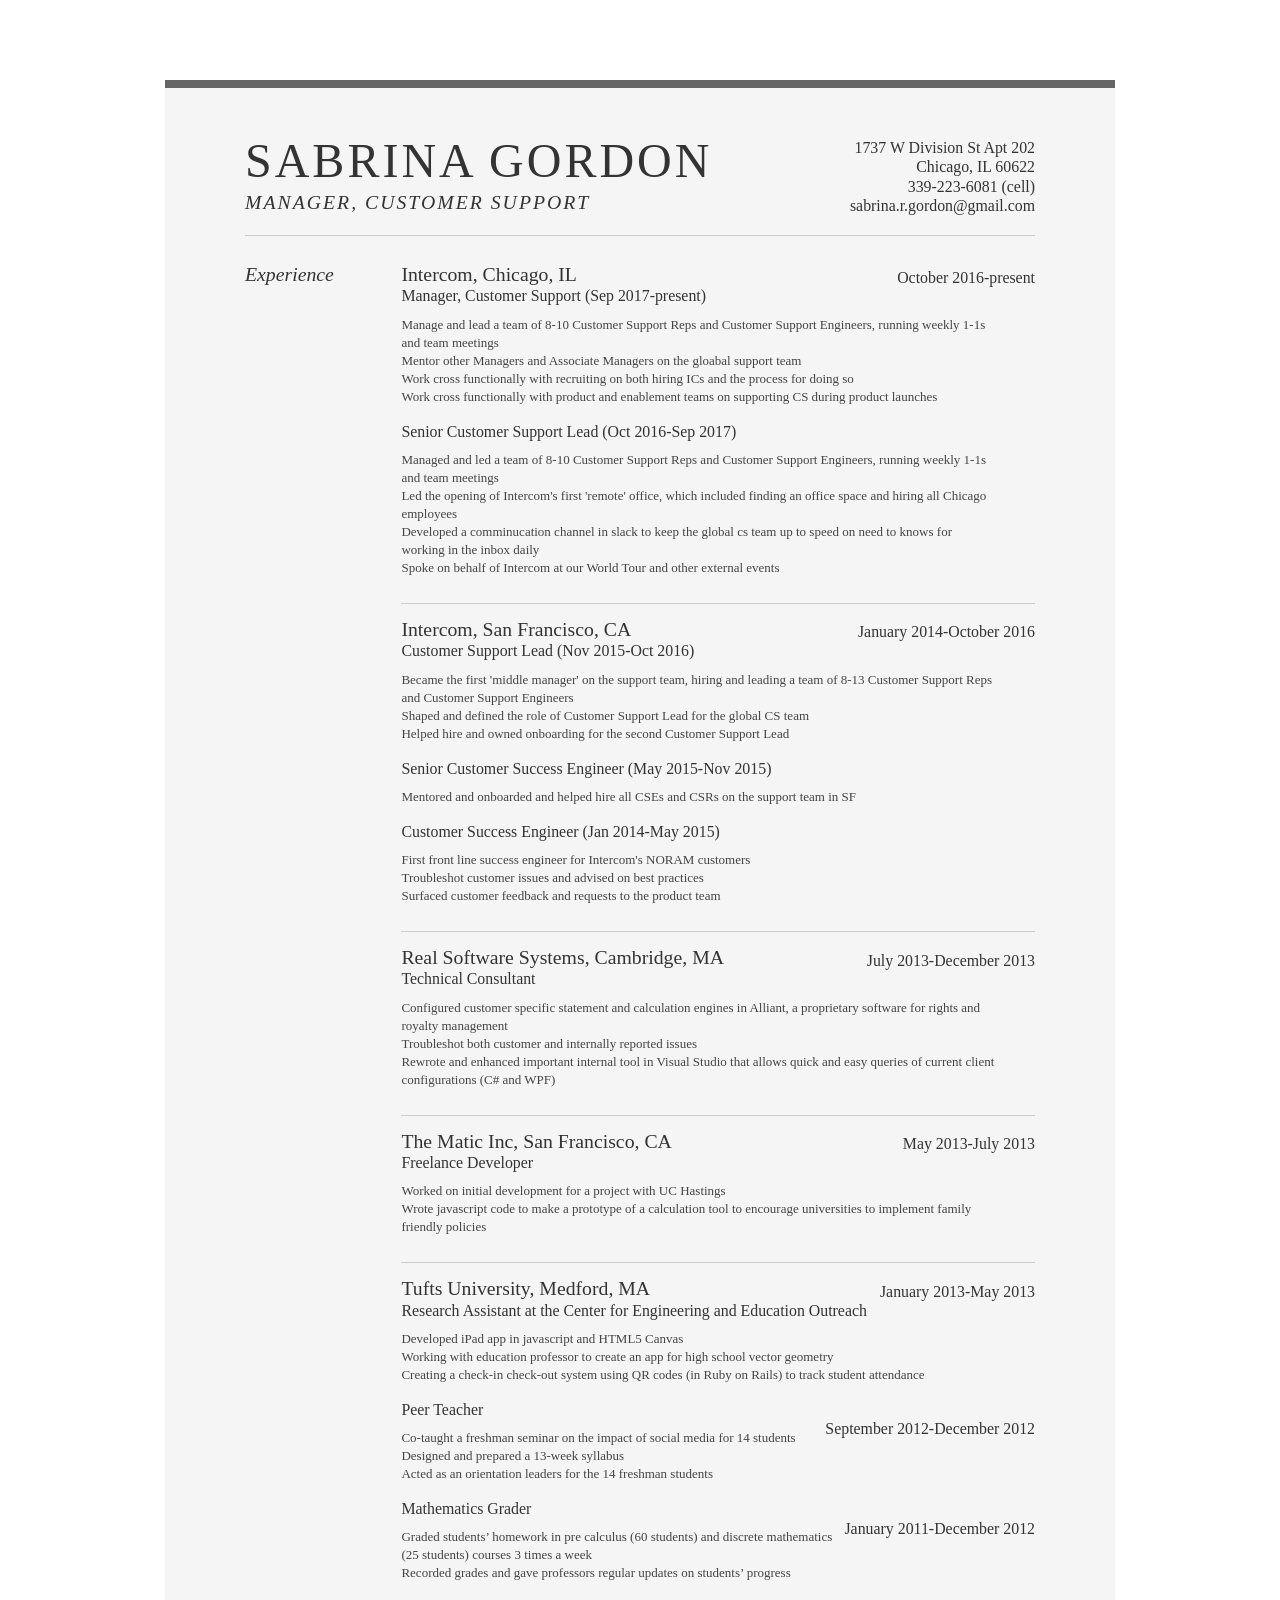
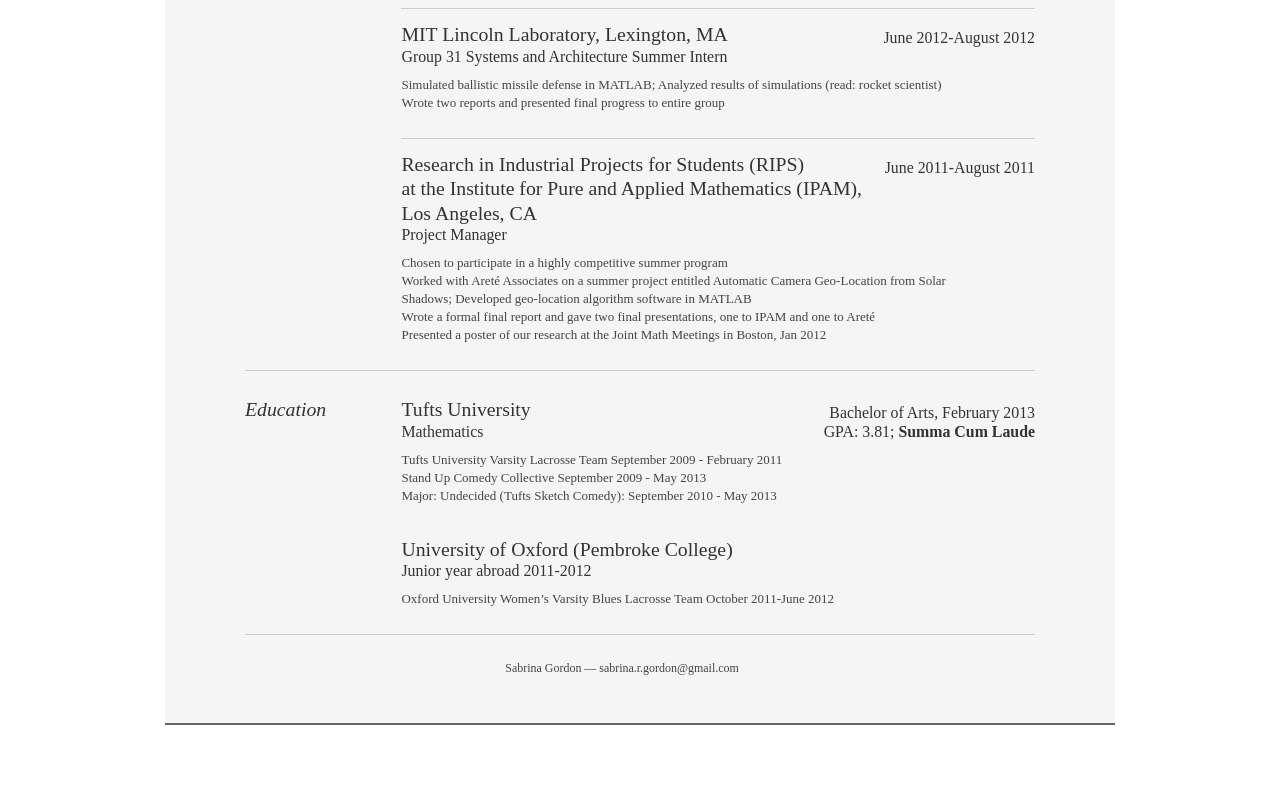
==== index.html @ 9abb9990 "Update index.html" ====
<!DOCTYPE html>
<html>
    <head>
        <meta charset="utf-8">
        <title>Sabrina Gordon CV</title>
        <link rel="stylesheet" href="stylesheets/resume.css">
    </head>
    <body>
        <div id="doc">
            <div id="inner">
                <div id="header">
                    <div id="me">
                        <div class="content title">
                            <h1>Sabrina Gordon</h1>
                            <h2>Manager, Customer Support</h2>
                        </div>
                        <div class="content">
                            <div class="contact-info">
                                <h3>1737 W Division St Apt 202 <br>
                                Chicago, IL 60622</h3>
                                <h4>339-223-6081 (cell) sabrina.r.gordon@gmail.com</h4>
                            </div>
                        </div>
                    </div>
                </div>
                <div id="main">
                    <div class="section">
                        <div class="content title">
                            <h2>Experience</h2>
                        </div>
                        <div class="content">
                            <div class="job">
				<h2>Intercom, Chicago, IL</h2>
				<h3>Manager, Customer Support (Sep 2017-present)</h3>
				<h4>October 2016-present</h4>
				<p> Manage and lead a team of 8-10 Customer Support Reps and Customer Support Engineers, running weekly 1-1s and team meetings<br>
					Mentor other Managers and Associate Managers on the gloabal support team <br>
					Work cross functionally with recruiting on both hiring ICs and the process for doing so<br>
					Work cross functionally with product and enablement teams on supporting CS during product launches</p><br>
				<h3>Senior Customer Support Lead (Oct 2016-Sep 2017)</h3>
				<p> Managed and led a team of 8-10 Customer Support Reps and Customer Support Engineers, running weekly 1-1s and team meetings<br>
					Led the opening of Intercom's first 'remote' office, which included finding an office space and hiring all Chicago employees <br>
					Developed a comminucation channel in slack to keep the global cs team up to speed on need to knows for working in the inbox daily<br>
					Spoke on behalf of Intercom at our World Tour and other external events</p>
                            </div>
				<div class="job">
				<h2>Intercom, San Francisco, CA</h2>
				<h3>Customer Support Lead (Nov 2015-Oct 2016)</h3>
				<h4>January 2014-October 2016</h4>
				<p>Became the first 'middle manager' on the support team, hiring and leading a team of 8-13 Customer Support Reps and Customer Support Engineers<br>
					Shaped and defined the role of Customer Support Lead for the global CS team<br> 
					Helped hire and owned onboarding for the second Customer Support Lead</p><br>
				<h3>Senior Customer Success Engineer (May 2015-Nov 2015)</h3>
				<p> Mentored and onboarded and helped hire all CSEs and CSRs on the support team in SF</p><br>
                                <h3>Customer Success Engineer (Jan 2014-May 2015)</h3>
				<p>First front line success engineer for Intercom's NORAM customers<br> 
					Troubleshot customer issues and advised on best practices<br>
					Surfaced customer feedback and requests to the product team</p>
                            </div>
                            <div class="job">
                                <h2>Real Software Systems, Cambridge, MA</h2>
                                <h3>Technical Consultant</h3>
                                <h4>July 2013-December 2013</h4>
                                <p> Configured customer specific statement and calculation engines in Alliant, a proprietary software for rights and royalty management<br> 
                                    Troubleshot both customer and internally reported issues<br>
                                    Rewrote and enhanced important internal tool in Visual Studio that allows quick and easy queries of current client configurations (C# and WPF)</p>
                            </div>
                            <div class="job">
                                <h2>The Matic Inc, San Francisco, CA</h2>
                                <h3>Freelance Developer</h3>
                                <h4>May 2013-July 2013</h4>
                                <p> Worked on initial development for a project with UC Hastings <br> 
                                    Wrote javascript code to make a prototype of a calculation tool to encourage universities to implement family friendly policies </p>
                            </div>
                            <div class="job">
                                <h2>Tufts University, Medford, MA</h2>
                                <h3>Research Assistant at the Center for Engineering and Education Outreach</h3>
                                <h4>January 2013-May 2013</h4>
                                <p> Developed iPad app in javascript and HTML5 Canvas<br>
									Working with education professor to create an app for high school vector geometry <br>
									Creating a check-in check-out system using QR codes (in Ruby on Rails) to track student attendance</p> <br>
                            	<h3>Peer Teacher</h3>
                            	<h5>September 2012-December 2012</h5>
                            	<p>Co-taught a freshman seminar on the impact of social media for 14 students<br>
									Designed and prepared a 13-week syllabus <br>
									Acted as an orientation leaders for the 14 freshman students</p> <br>
                            	<h3>Mathematics Grader</h3>
                            	<h5>January 2011-December 2012</h5>
                            	<p>Graded students’ homework in pre calculus (60 students) and discrete mathematics (25 students) courses 3 times a week<br>
									Recorded grades and gave professors regular updates on students’ progress</p>
                            </div>
                            <div class="job">
                                <h2>MIT Lincoln Laboratory, Lexington, MA</h2>
                                <h3>Group 31 Systems and Architecture Summer Intern</h3>
                                <h4>June 2012-August 2012</h4>
                                <p> Simulated ballistic missile defense in MATLAB; Analyzed results of simulations (read: rocket scientist)<br> 
                                	Wrote two reports and presented final progress to entire group </p>
                            </div>
                            <div class="job last">
                                <h2>Research in Industrial Projects for Students (RIPS)<br> at the Institute for Pure and Applied Mathematics (IPAM),<br> Los Angeles, CA</h2>
                                <h3>Project Manager</h3>
                                <h4>June 2011-August 2011</h4>
                                <p>Chosen to participate in a highly competitive summer program<br>
									Worked with Areté Associates on a summer project entitled Automatic Camera Geo-Location from Solar Shadows; Developed geo-location algorithm software in MATLAB<br>
									Wrote a formal final report and gave two final presentations, one to IPAM and one to Areté <br>
									Presented a poster of our research at the Joint Math Meetings in Boston, Jan 2012</p>
                            </div>
                        </div>
                    </div>
                    <div class="section last">
                        <div class="content title">
                            <h2>Education</h2>
                        </div>
                        <div class="content">
                            <div class="ed">
                                <h2>Tufts University</h2>
                                <h3>Mathematics</h3>
                                <h4>Bachelor of Arts, February 2013 <BR>GPA: 3.81; <b>Summa Cum Laude</b></h4>
                                <h5> </h5> 
                                <p> Tufts University Varsity Lacrosse Team September 2009 - February 2011<br>
                                    Stand Up Comedy Collective September 2009 - May 2013 <br>
                                    Major: Undecided (Tufts Sketch Comedy): September 2010 - May 2013</p>
                                <br><br>
                            </div>
                            <div class="ed">
                                <h2>University of Oxford (Pembroke College)</h2>
                                <h3>Junior year abroad 2011-2012</h3>
                                <p> Oxford University Women’s Varsity Blues Lacrosse Team October 2011-June 2012 </p>
                            </div>
                        </div>
                    </div>
                </div>
                <div id="footer">
                    <p>Sabrina Gordon &mdash; sabrina.r.gordon@gmail.com<!-- &mdash; (XXX) XXX-XXXX--></p>
                </div>
            </div>
        </div>
    </body>
</html>
---- stylesheets/resume.css ----
/*
--------------------------------------------------------------------------------

Based on the YUI framework & Matt Brown's template: sampleresumetemplate.net
Complete CSS overhaul & much design fine-tuning by Nate Tarrh: natetarrh.com

--------------------------------------------------------------------------------
*/

body, div, ul, li, h1, h2, h3, h4, h5, h6, p {
    margin: 0;
    padding: 0;
}

body {
    font: 13px/1.231 serif;
    font-family: Georgia;
    font-weight: normal;
    color: #444;
    text-align: center;
}

#doc {
    margin: auto;
    text-align: left;
    width: 950px;
}

#inner {
    background: #f5f5f5;
    border: solid #666;
    border-width: 8px 0 2px 0;
    margin: 80px auto;
    padding: 10px 80px;
}

#header {
    margin: 2.5em 0 2em 0;
    padding-bottom: 1.5em;
    border-bottom: 1px solid #ccc;
}

#header h1 {
    font-size: 48px;
    text-transform: uppercase;
    letter-spacing: 3px;
}

#header h2 {
    text-transform: uppercase;
    letter-spacing: 2px;
}

#main, #footer {
    margin-bottom: 2em;
}

#footer {
    padding: 2em 0 1em 0;
    font-size: 92%;
    border-top: 1px solid #ccc;
    text-align: center;
}

#me .content.title {
    width: 80%;
    text-align: left;
}

#me .content {
    width: 20%;
    text-align: right;
}

.contact-info {
    margin-top: 7px;
    float:right;
}

#pdf {
    display: block;
    float: right;
    background: #666;
    color: white;
    padding: 6px 12px 6px 12px;
    margin-top: 6px;
    text-decoration: none;
}

h2 {
    font-size: 152%;
}

.title h2 {
    font-style: italic;
}

h3, h4 {
    font-size: 122%;
}

h1, h2, h3, h4 {
    color: #333;
    font-weight: normal;
}

p {
    font-size: 100%;
    line-height: 18px;
    padding-right: 3em;
}

a {
    color: inherit;
    text-decoration: none;
}

li {
    line-height: 24px;
    border-bottom: 1px solid #ccc;
}

.section {
    float: left;
    margin-bottom: 2em;
    padding-bottom: 2em;
    border-bottom: 1px solid #ccc;
}


.content.title {
    float: left;
    width: 12.3%;
}

.content {
    float: right;
    width: 80.2%;
}

.ed {
    position: relative;
}

.ed h4 {
    position: absolute;
    top: 0.35em;
    right: 0;
    text-align: right;
}

.ed p {
    margin: 0.75em 0 0 0;
}

.job {
    position: relative;
    margin-bottom: 1em;
    padding-bottom: 2em;
    border-bottom: 1px solid #ccc;
}

.job h4 {
    position: absolute;
    top: 0.35em;
    right: 0;
}

.job h5 {
    font-size: 122%;
	float: right;
	color: #333;
    font-weight: normal;
}

.job p {
    margin: 0.75em 0 0 0;
}

.talent {
    width: 32%;
    float: left;
    list-style: none;
}

.talent h2 {
    margin-bottom: 6px;
}

.last {
    border: none;
    float: none;
    margin-bottom: 0;
    padding-bottom: 0;
}

#header:after, #body:after, #footer:after, #me:after, .last:after {
    content: ".";
    display: block;
    height: 0;
    clear: both;
    visibility: hidden;
}
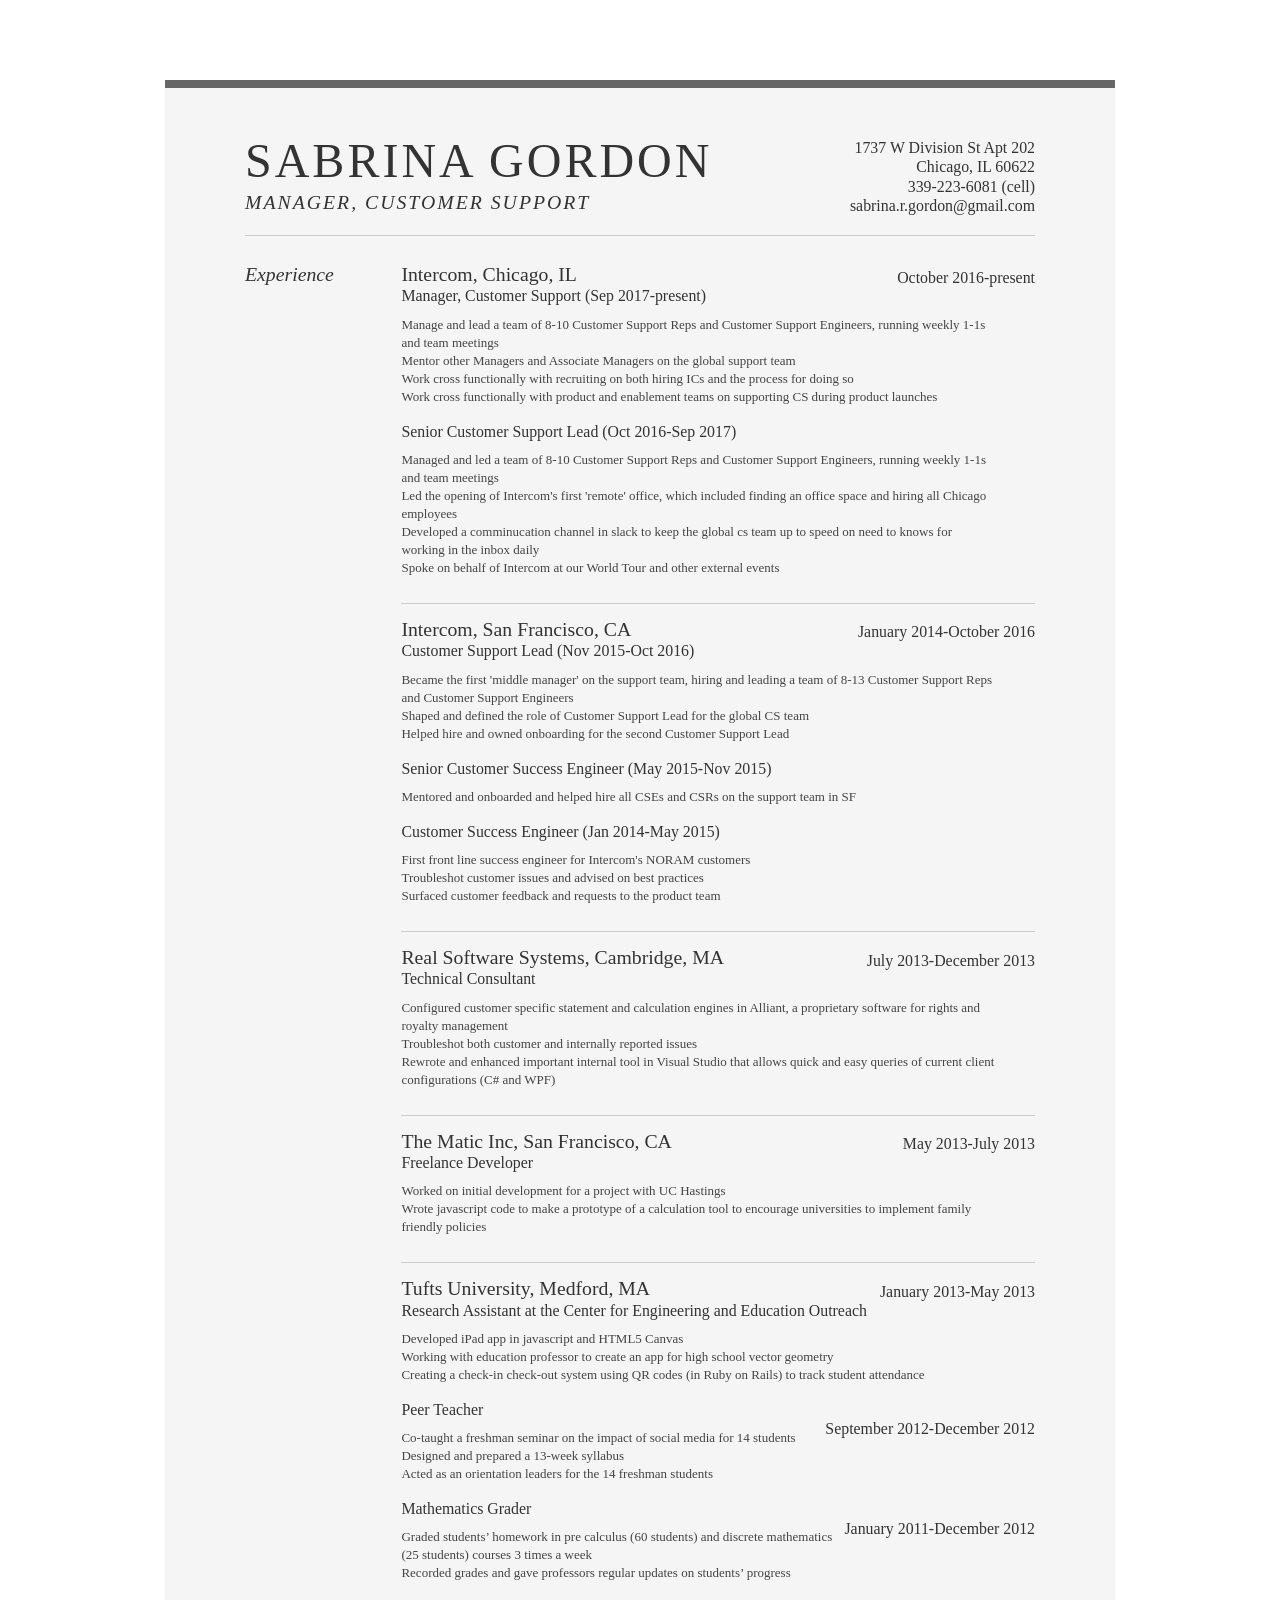
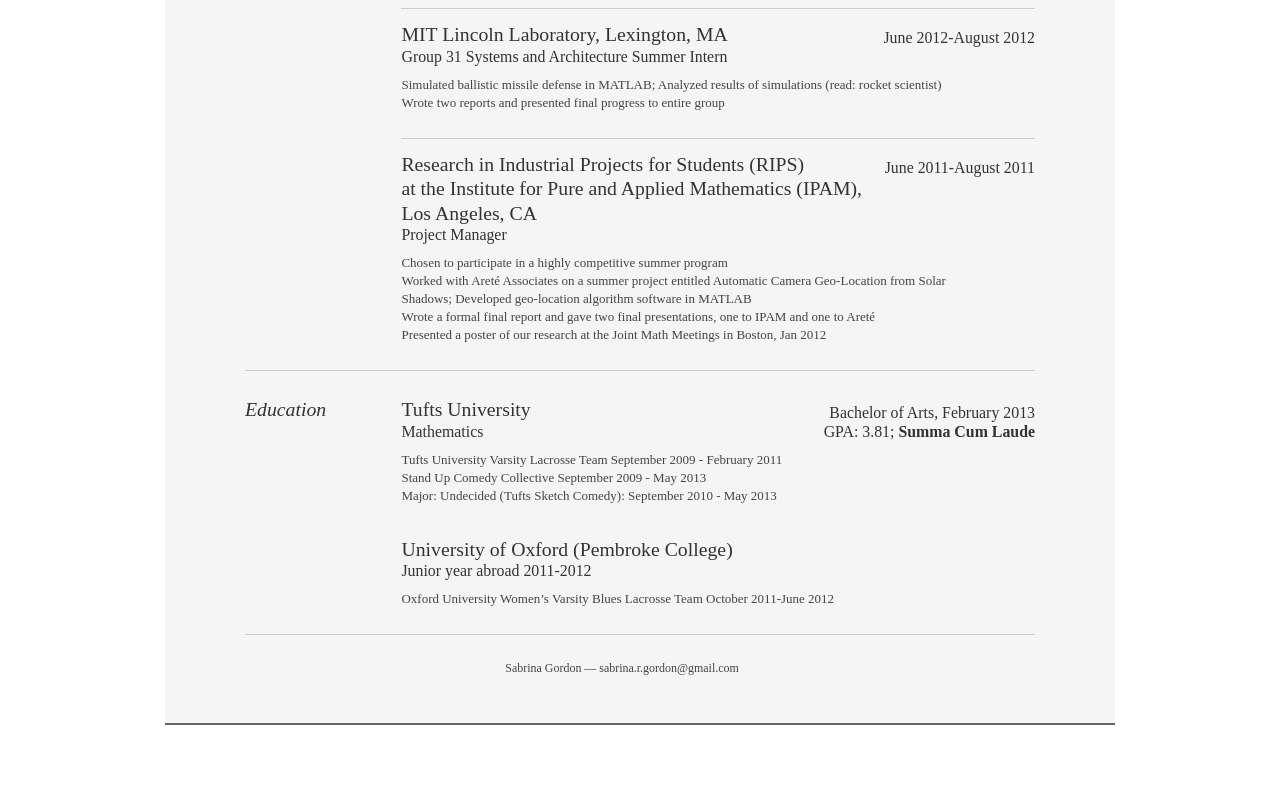
==== commit 6c88e064: "Update index.html" ====
--- a/index.html
+++ b/index.html
@@ -34,7 +34,7 @@
 				<h3>Manager, Customer Support (Sep 2017-present)</h3>
 				<h4>October 2016-present</h4>
 				<p> Manage and lead a team of 8-10 Customer Support Reps and Customer Support Engineers, running weekly 1-1s and team meetings<br>
-					Mentor other Managers and Associate Managers on the gloabal support team <br>
+					Mentor other Managers and Associate Managers on the global support team <br>
 					Work cross functionally with recruiting on both hiring ICs and the process for doing so<br>
 					Work cross functionally with product and enablement teams on supporting CS during product launches</p><br>
 				<h3>Senior Customer Support Lead (Oct 2016-Sep 2017)</h3>
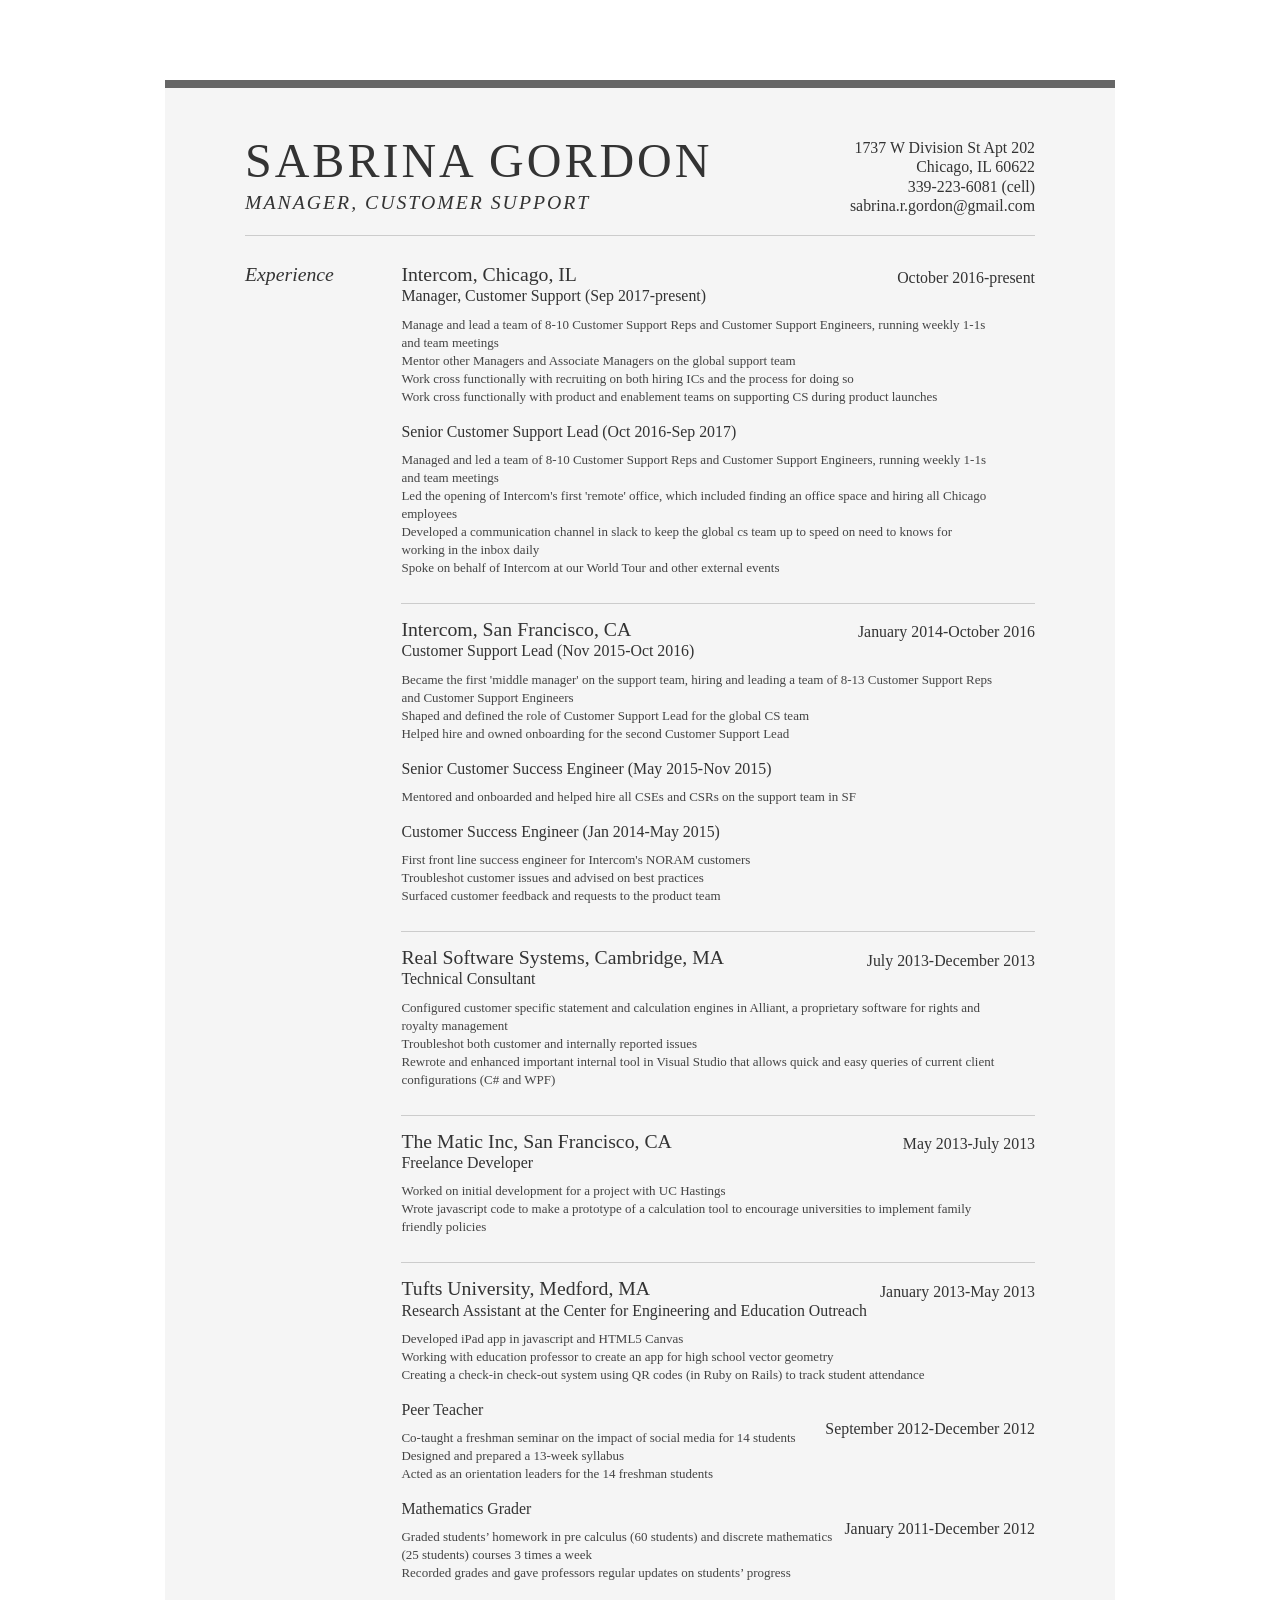
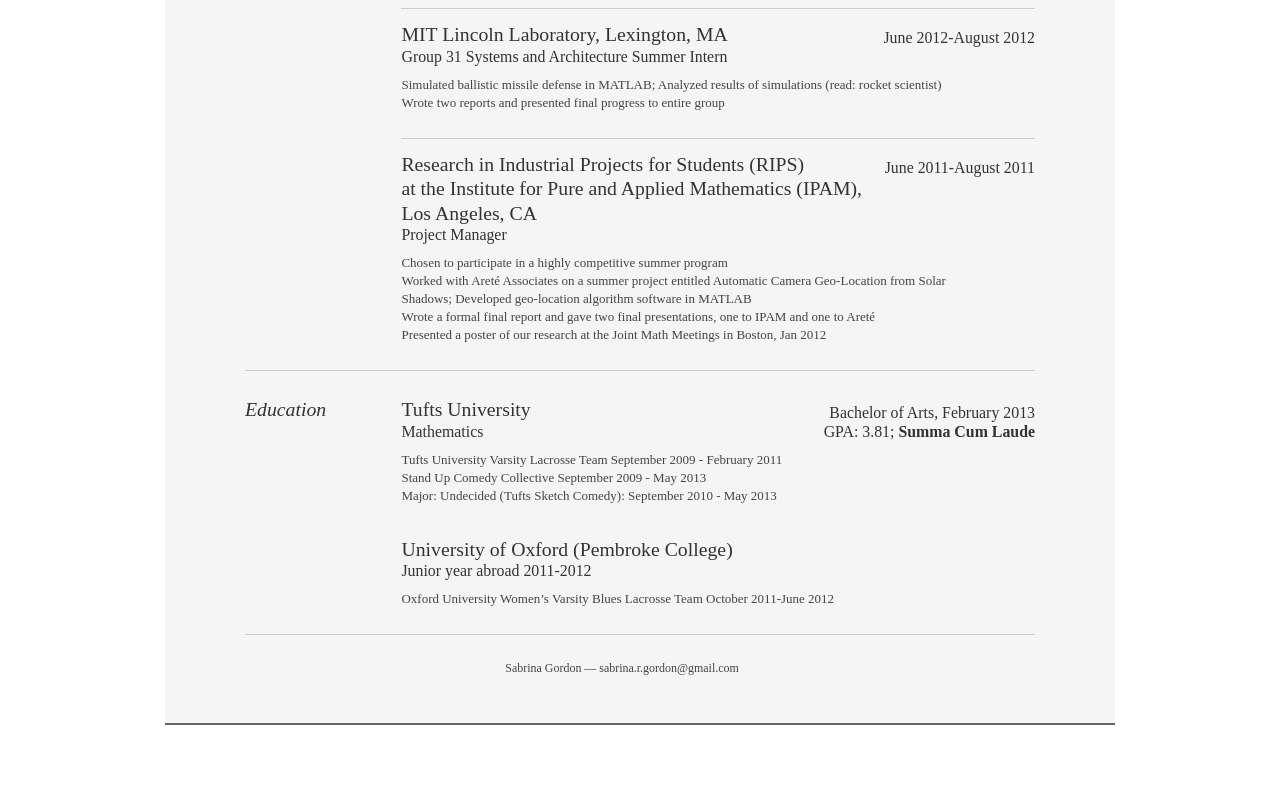
==== commit 66e45164: "Update index.html" ====
--- a/index.html
+++ b/index.html
@@ -40,7 +40,7 @@
 				<h3>Senior Customer Support Lead (Oct 2016-Sep 2017)</h3>
 				<p> Managed and led a team of 8-10 Customer Support Reps and Customer Support Engineers, running weekly 1-1s and team meetings<br>
 					Led the opening of Intercom's first 'remote' office, which included finding an office space and hiring all Chicago employees <br>
-					Developed a comminucation channel in slack to keep the global cs team up to speed on need to knows for working in the inbox daily<br>
+					Developed a communication channel in slack to keep the global cs team up to speed on need to knows for working in the inbox daily<br>
 					Spoke on behalf of Intercom at our World Tour and other external events</p>
                             </div>
 				<div class="job">
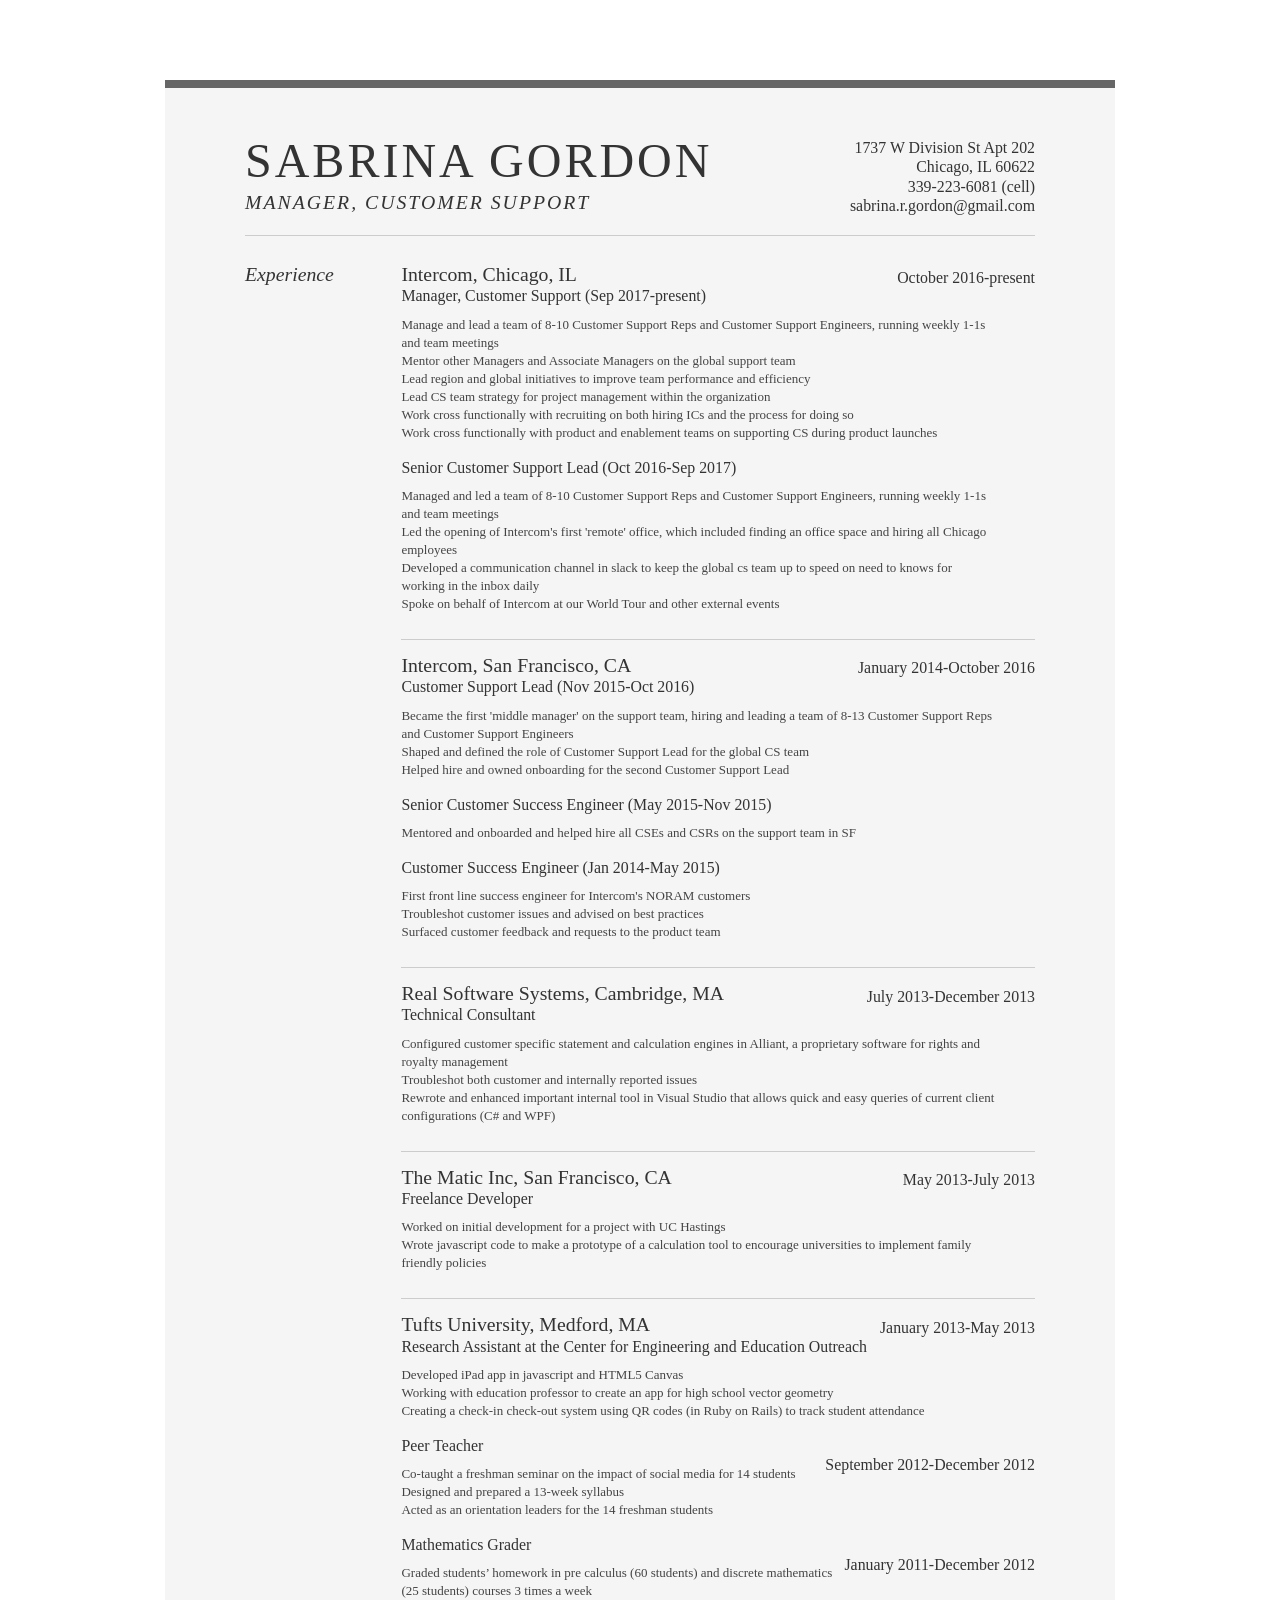
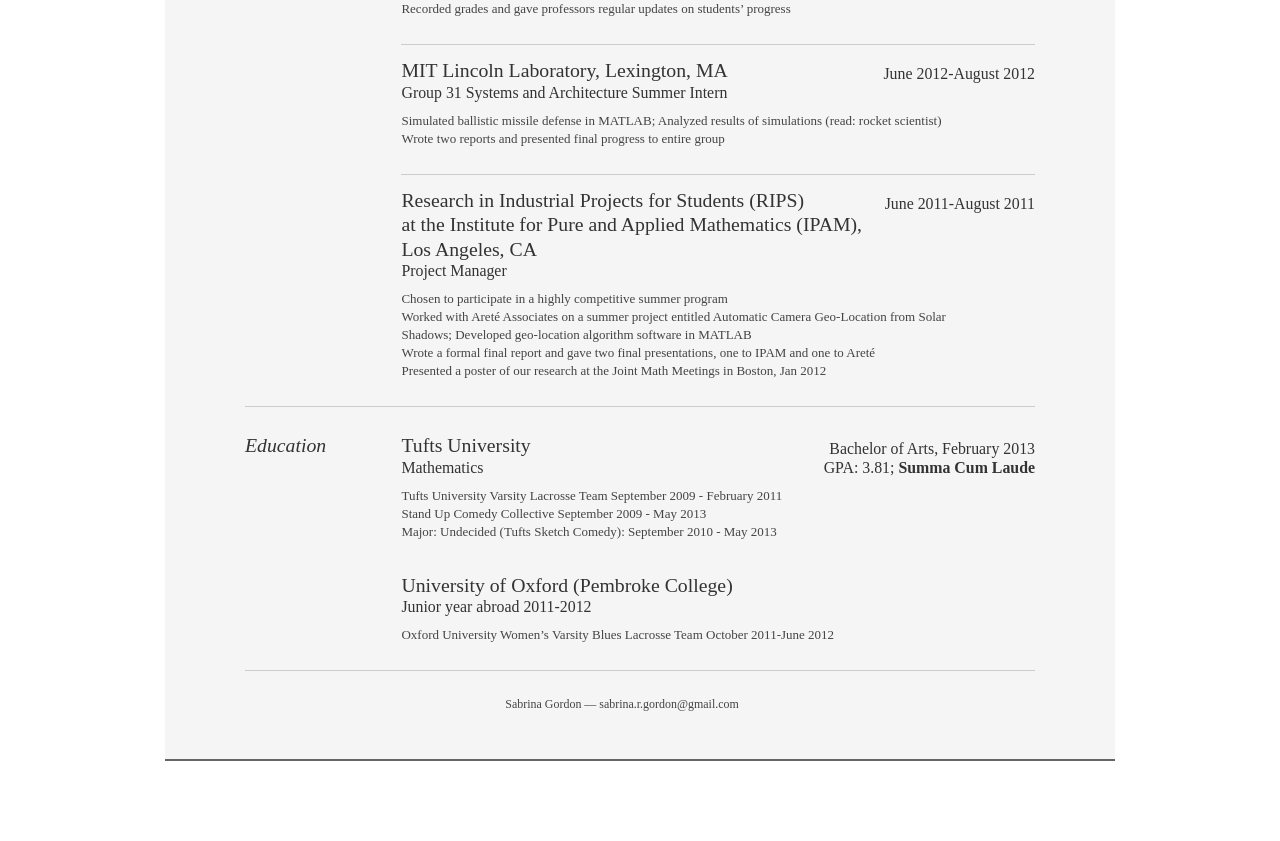
==== commit be49a8ea: "Update index.html" ====
--- a/index.html
+++ b/index.html
@@ -35,6 +35,8 @@
 				<h4>October 2016-present</h4>
 				<p> Manage and lead a team of 8-10 Customer Support Reps and Customer Support Engineers, running weekly 1-1s and team meetings<br>
 					Mentor other Managers and Associate Managers on the global support team <br>
+					Lead region and global initiatives to improve team performance and efficiency <br>
+					Lead CS team strategy for project management within the organization<br>
 					Work cross functionally with recruiting on both hiring ICs and the process for doing so<br>
 					Work cross functionally with product and enablement teams on supporting CS during product launches</p><br>
 				<h3>Senior Customer Support Lead (Oct 2016-Sep 2017)</h3>
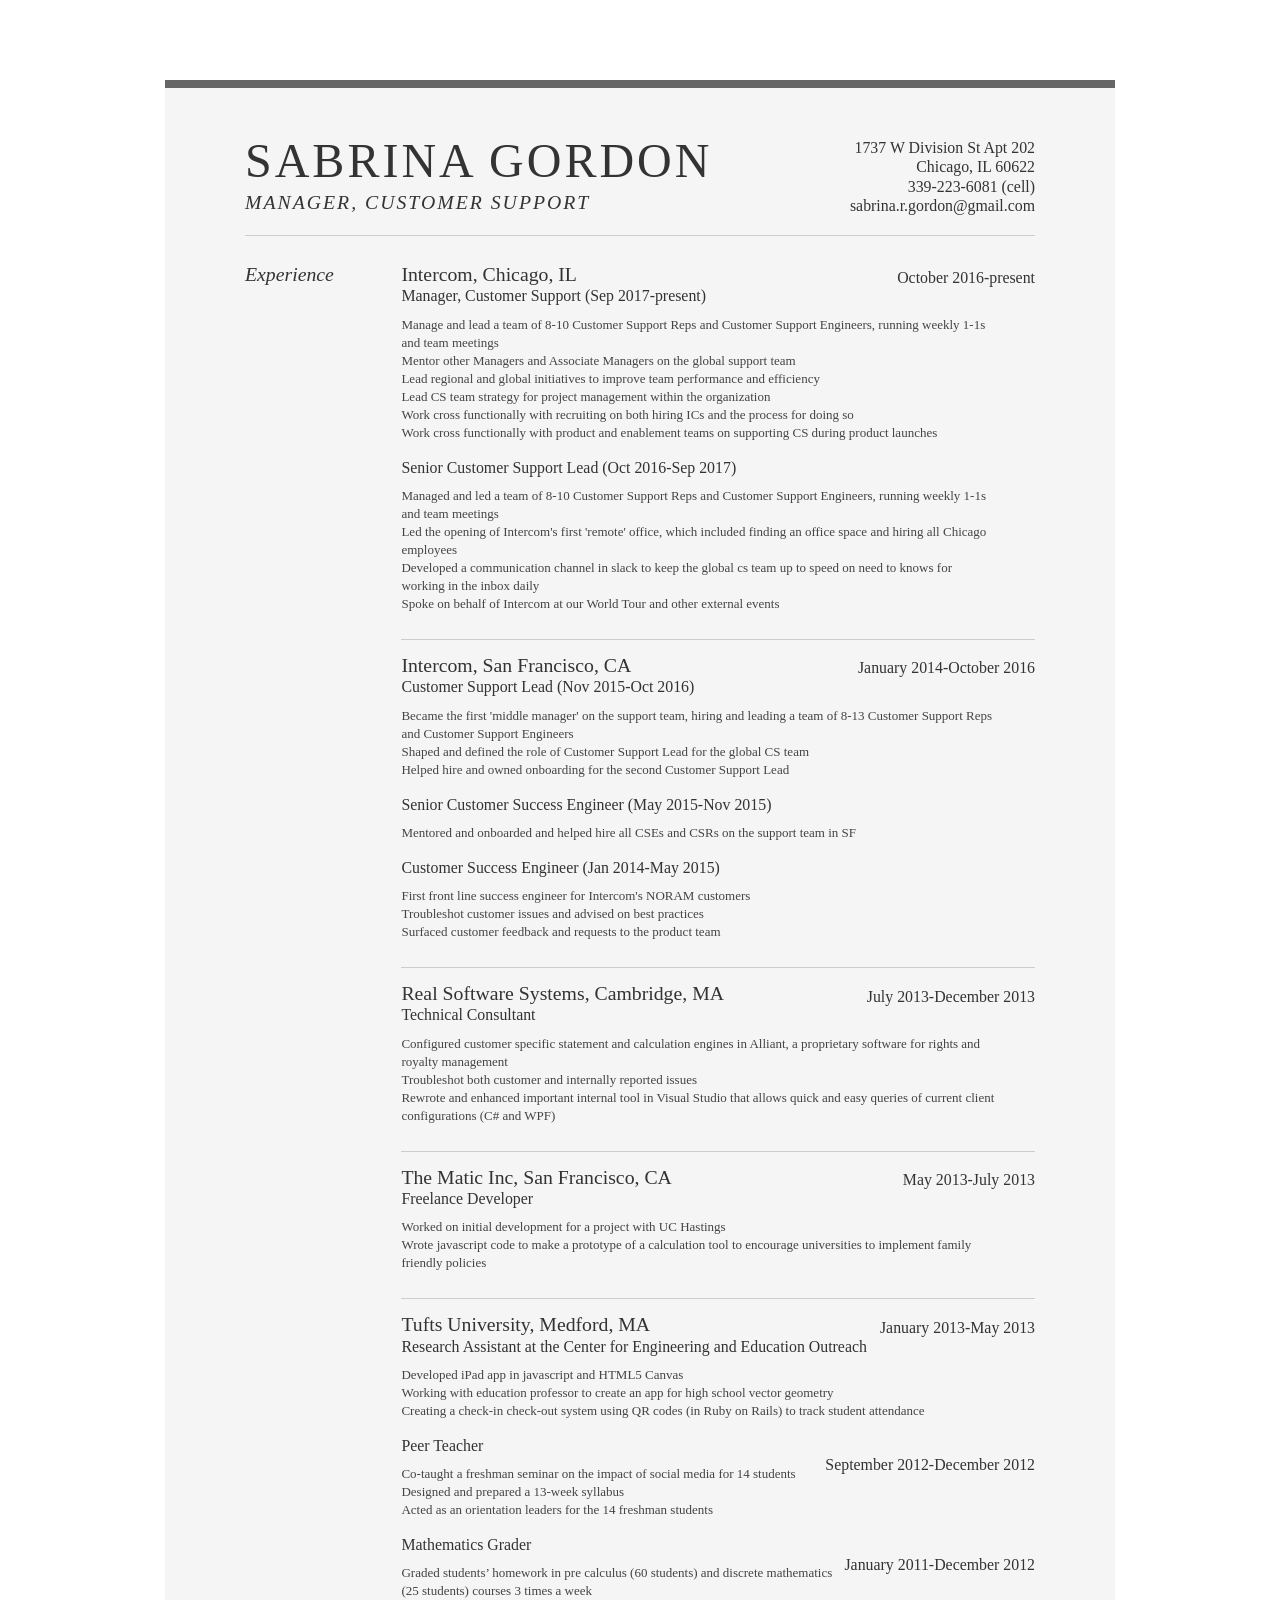
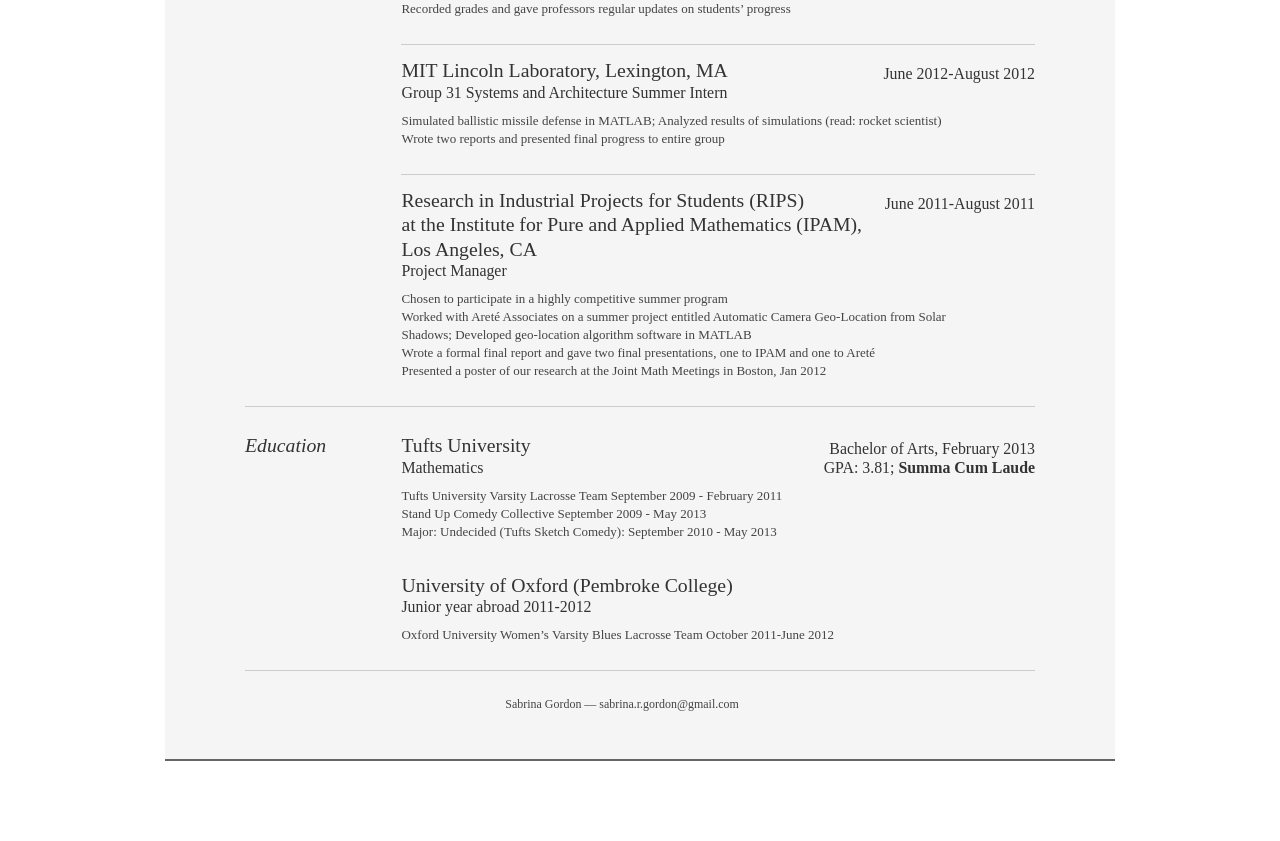
==== commit 78e67733: "Update index.html" ====
--- a/index.html
+++ b/index.html
@@ -35,7 +35,7 @@
 				<h4>October 2016-present</h4>
 				<p> Manage and lead a team of 8-10 Customer Support Reps and Customer Support Engineers, running weekly 1-1s and team meetings<br>
 					Mentor other Managers and Associate Managers on the global support team <br>
-					Lead region and global initiatives to improve team performance and efficiency <br>
+					Lead regional and global initiatives to improve team performance and efficiency <br>
 					Lead CS team strategy for project management within the organization<br>
 					Work cross functionally with recruiting on both hiring ICs and the process for doing so<br>
 					Work cross functionally with product and enablement teams on supporting CS during product launches</p><br>
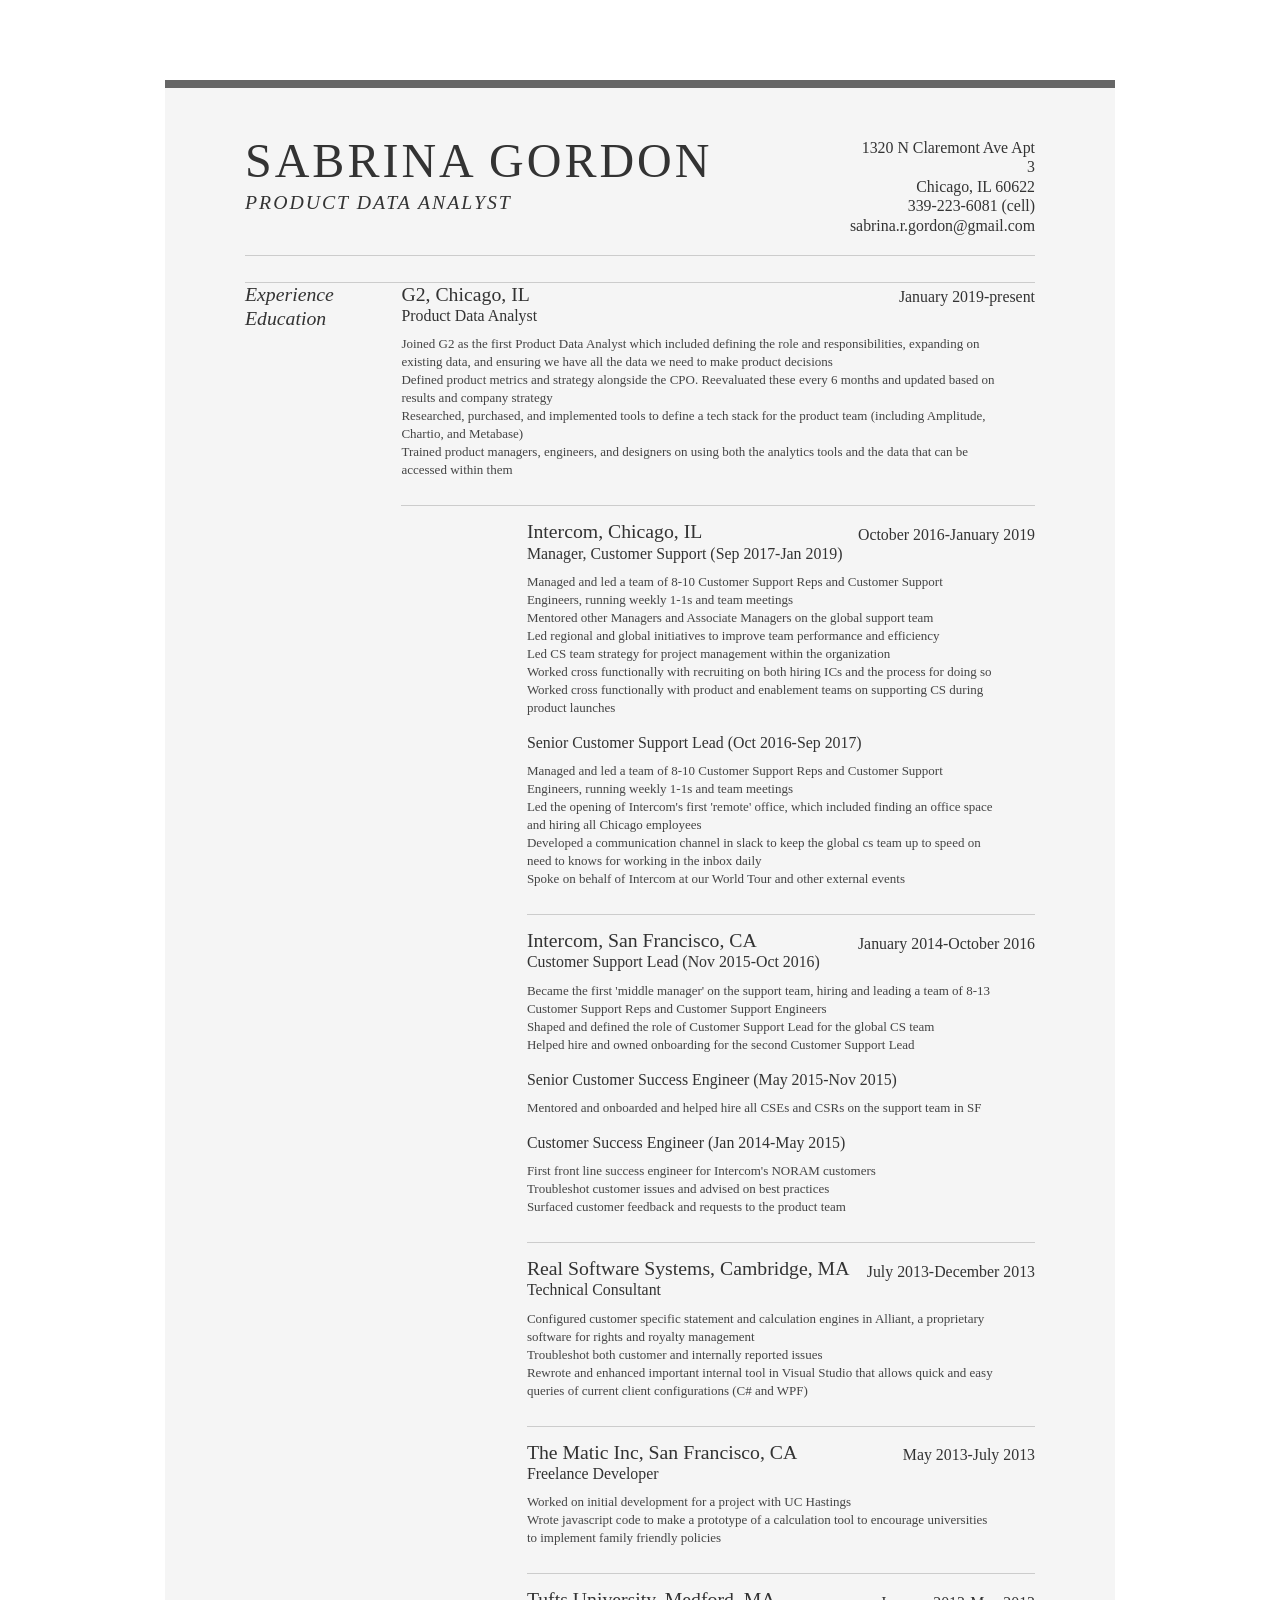
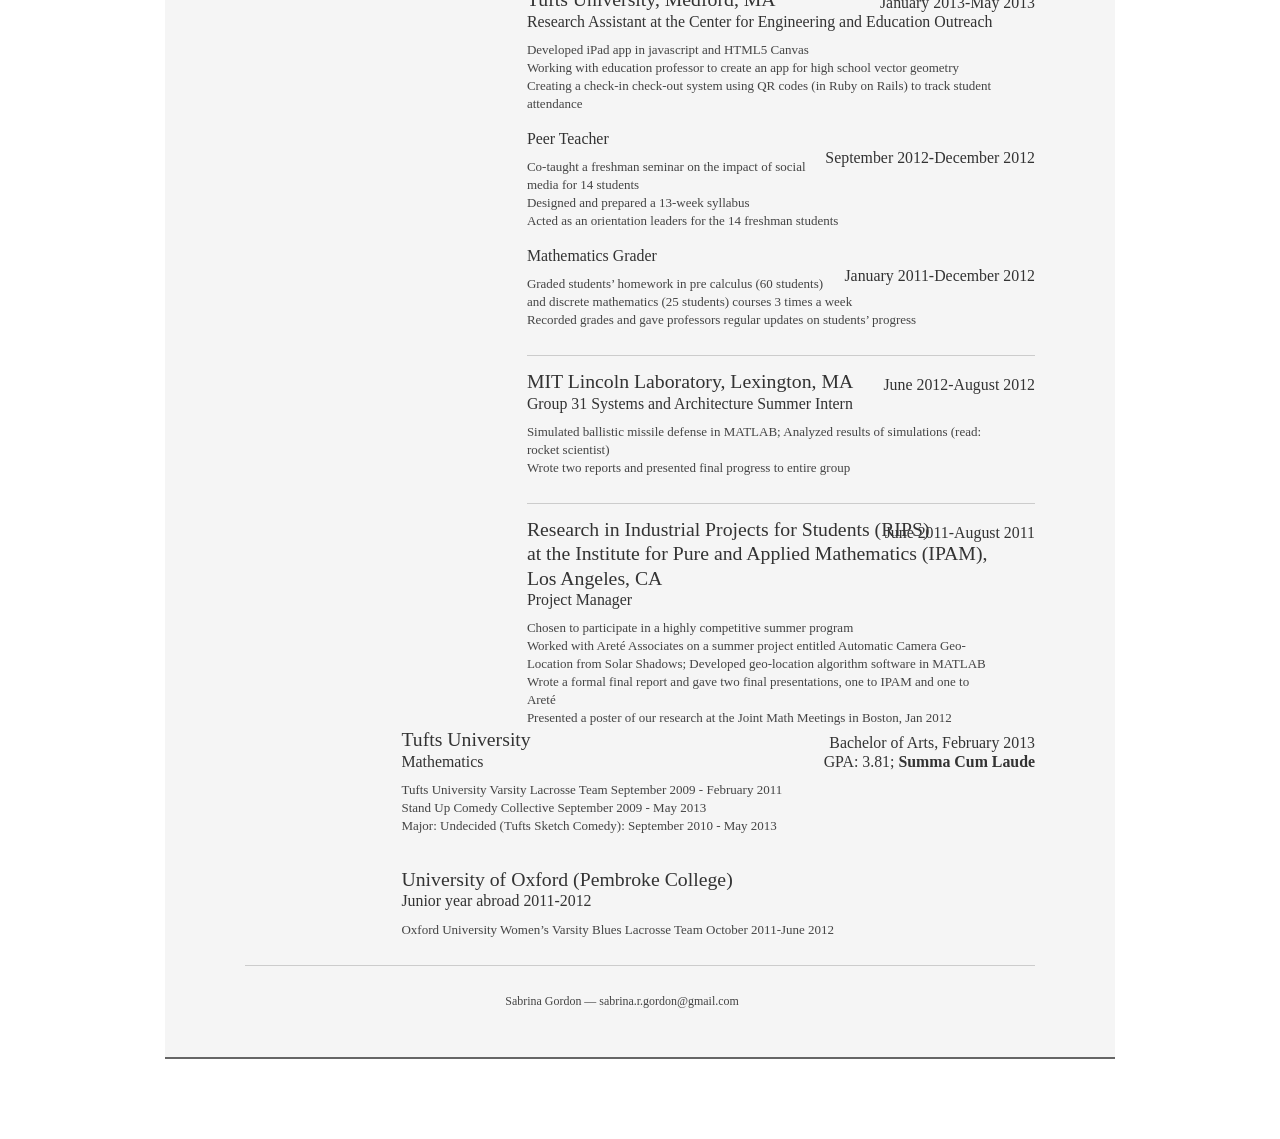
==== commit 133aaa7d: "Update index.html" ====
--- a/index.html
+++ b/index.html
@@ -12,11 +12,11 @@
                     <div id="me">
                         <div class="content title">
                             <h1>Sabrina Gordon</h1>
-                            <h2>Manager, Customer Support</h2>
+                            <h2>Product Data Analyst</h2>
                         </div>
                         <div class="content">
                             <div class="contact-info">
-                                <h3>1737 W Division St Apt 202 <br>
+                                <h3>1320 N Claremont Ave Apt 3 <br>
                                 Chicago, IL 60622</h3>
                                 <h4>339-223-6081 (cell) sabrina.r.gordon@gmail.com</h4>
                             </div>
@@ -28,17 +28,27 @@
                         <div class="content title">
                             <h2>Experience</h2>
                         </div>
+			    <div class="content">
+                            <div class="job">
+				<h2>G2, Chicago, IL</h2>
+				<h3>Product Data Analyst </h3>
+				<h4>January 2019-present</h4>
+				<p> Joined G2 as the first Product Data Analyst which included defining the role and responsibilities, expanding on existing data, and ensuring we have all the data we need to make product decisions <br>
+					Defined product metrics and strategy alongside the CPO. Reevaluated these every 6 months and updated based on results and company strategy <br>
+					Researched, purchased, and implemented tools to define a tech stack for the product team (including Amplitude, Chartio, and Metabase) <br>
+					Trained product managers, engineers, and designers on using both the analytics tools and the data that can be accessed within them </p>
+                            </div>
                         <div class="content">
                             <div class="job">
 				<h2>Intercom, Chicago, IL</h2>
-				<h3>Manager, Customer Support (Sep 2017-present)</h3>
-				<h4>October 2016-present</h4>
-				<p> Manage and lead a team of 8-10 Customer Support Reps and Customer Support Engineers, running weekly 1-1s and team meetings<br>
-					Mentor other Managers and Associate Managers on the global support team <br>
-					Lead regional and global initiatives to improve team performance and efficiency <br>
-					Lead CS team strategy for project management within the organization<br>
-					Work cross functionally with recruiting on both hiring ICs and the process for doing so<br>
-					Work cross functionally with product and enablement teams on supporting CS during product launches</p><br>
+				<h3>Manager, Customer Support (Sep 2017-Jan 2019)</h3>
+				<h4>October 2016-January 2019</h4>
+				<p> Managed and led a team of 8-10 Customer Support Reps and Customer Support Engineers, running weekly 1-1s and team meetings<br>
+					Mentored other Managers and Associate Managers on the global support team <br>
+					Led regional and global initiatives to improve team performance and efficiency <br>
+					Led CS team strategy for project management within the organization<br>
+					Worked cross functionally with recruiting on both hiring ICs and the process for doing so<br>
+					Worked cross functionally with product and enablement teams on supporting CS during product launches</p><br>
 				<h3>Senior Customer Support Lead (Oct 2016-Sep 2017)</h3>
 				<p> Managed and led a team of 8-10 Customer Support Reps and Customer Support Engineers, running weekly 1-1s and team meetings<br>
 					Led the opening of Intercom's first 'remote' office, which included finding an office space and hiring all Chicago employees <br>
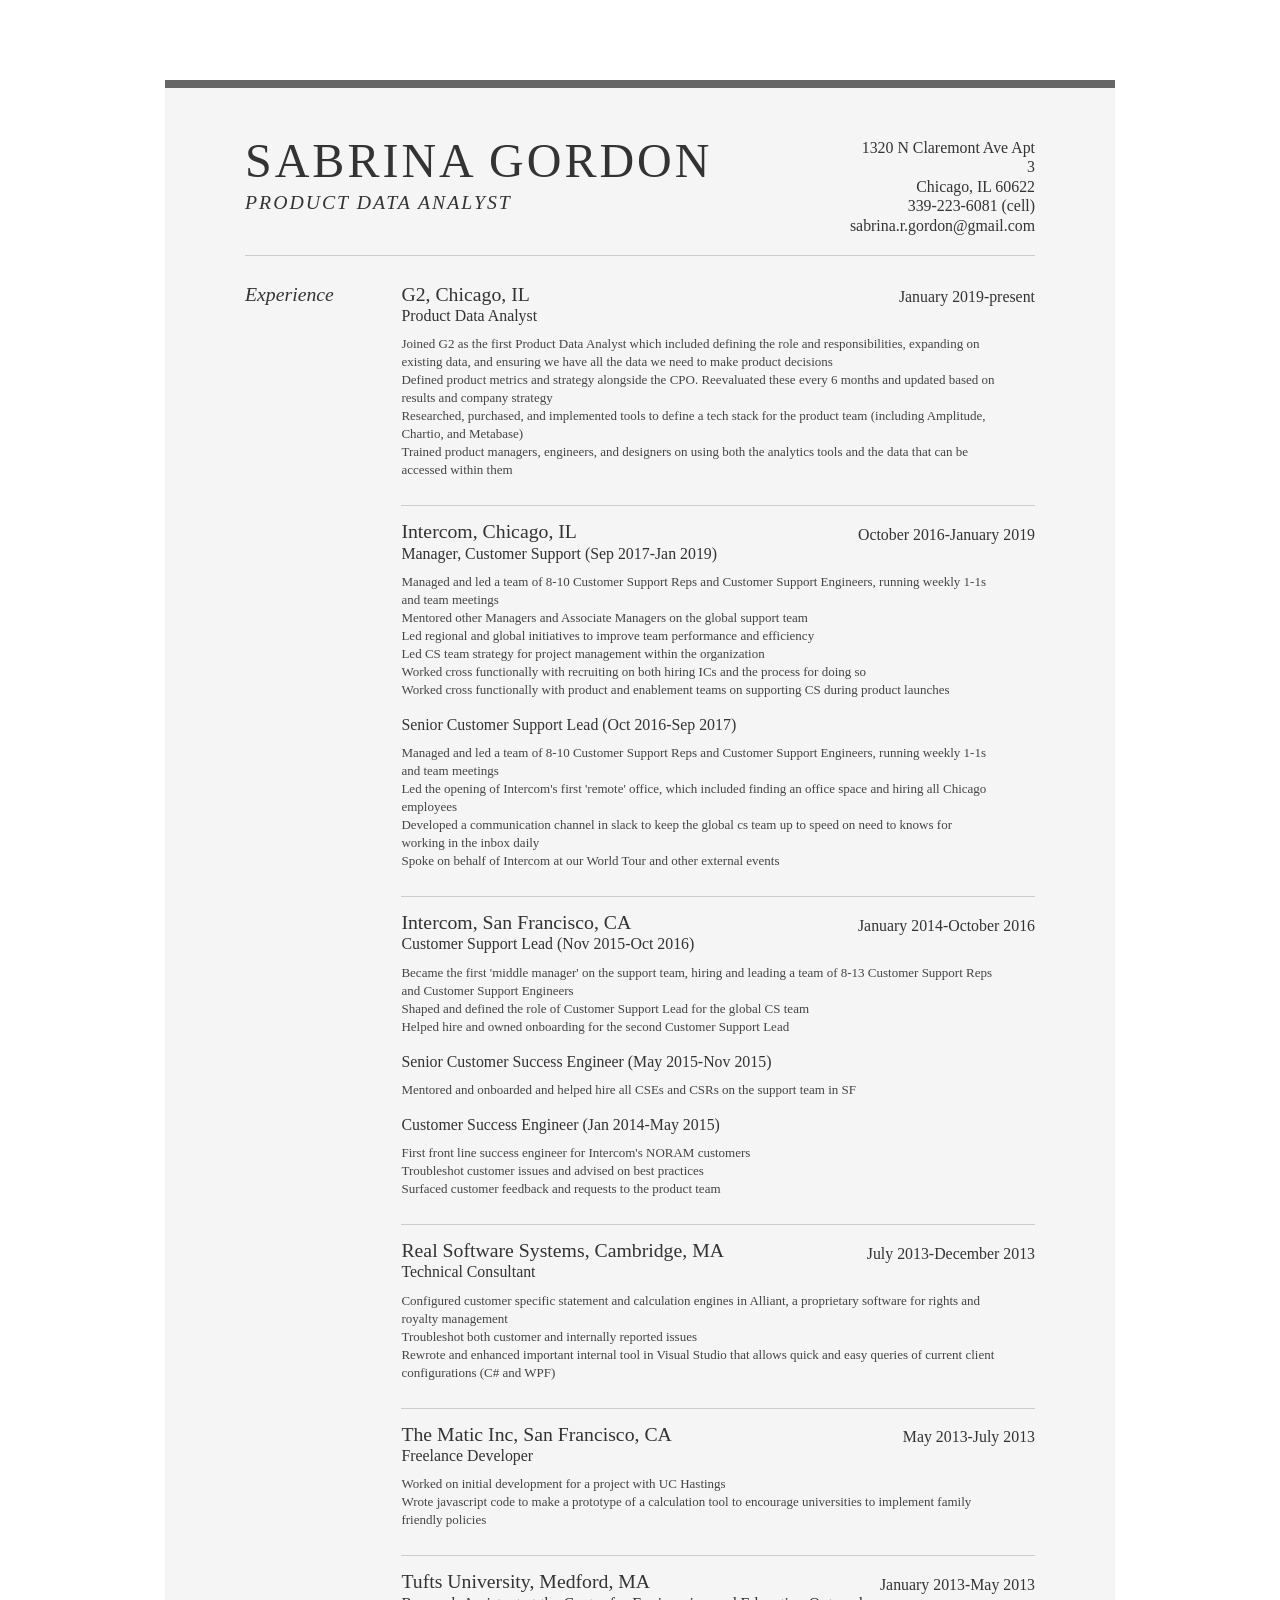
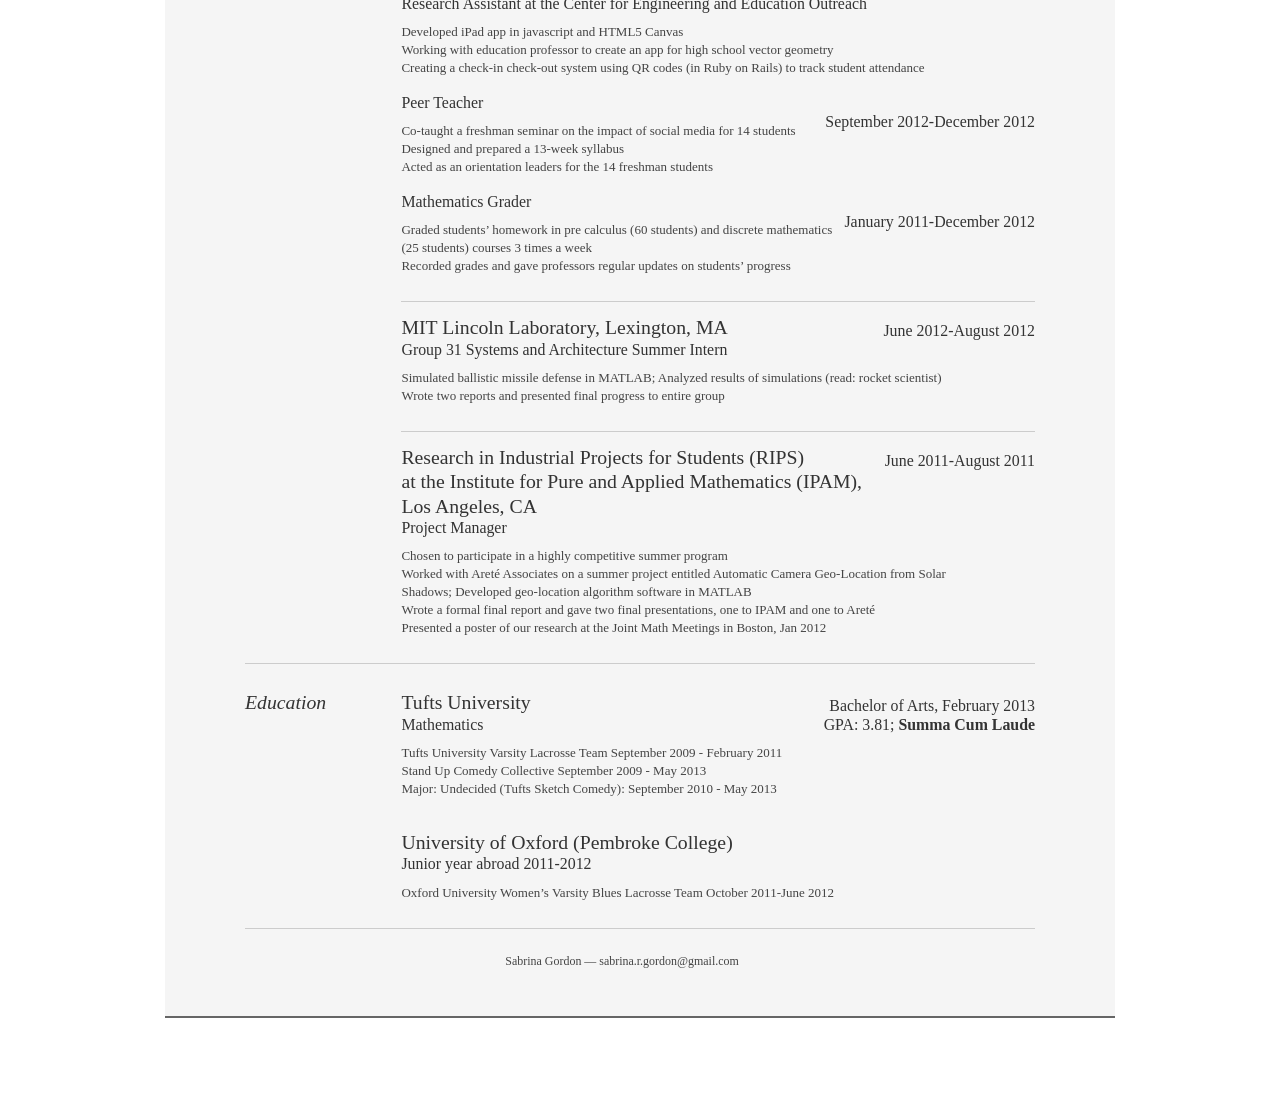
==== commit c1c60786: "Update index.html" ====
--- a/index.html
+++ b/index.html
@@ -38,7 +38,6 @@
 					Researched, purchased, and implemented tools to define a tech stack for the product team (including Amplitude, Chartio, and Metabase) <br>
 					Trained product managers, engineers, and designers on using both the analytics tools and the data that can be accessed within them </p>
                             </div>
-                        <div class="content">
                             <div class="job">
 				<h2>Intercom, Chicago, IL</h2>
 				<h3>Manager, Customer Support (Sep 2017-Jan 2019)</h3>
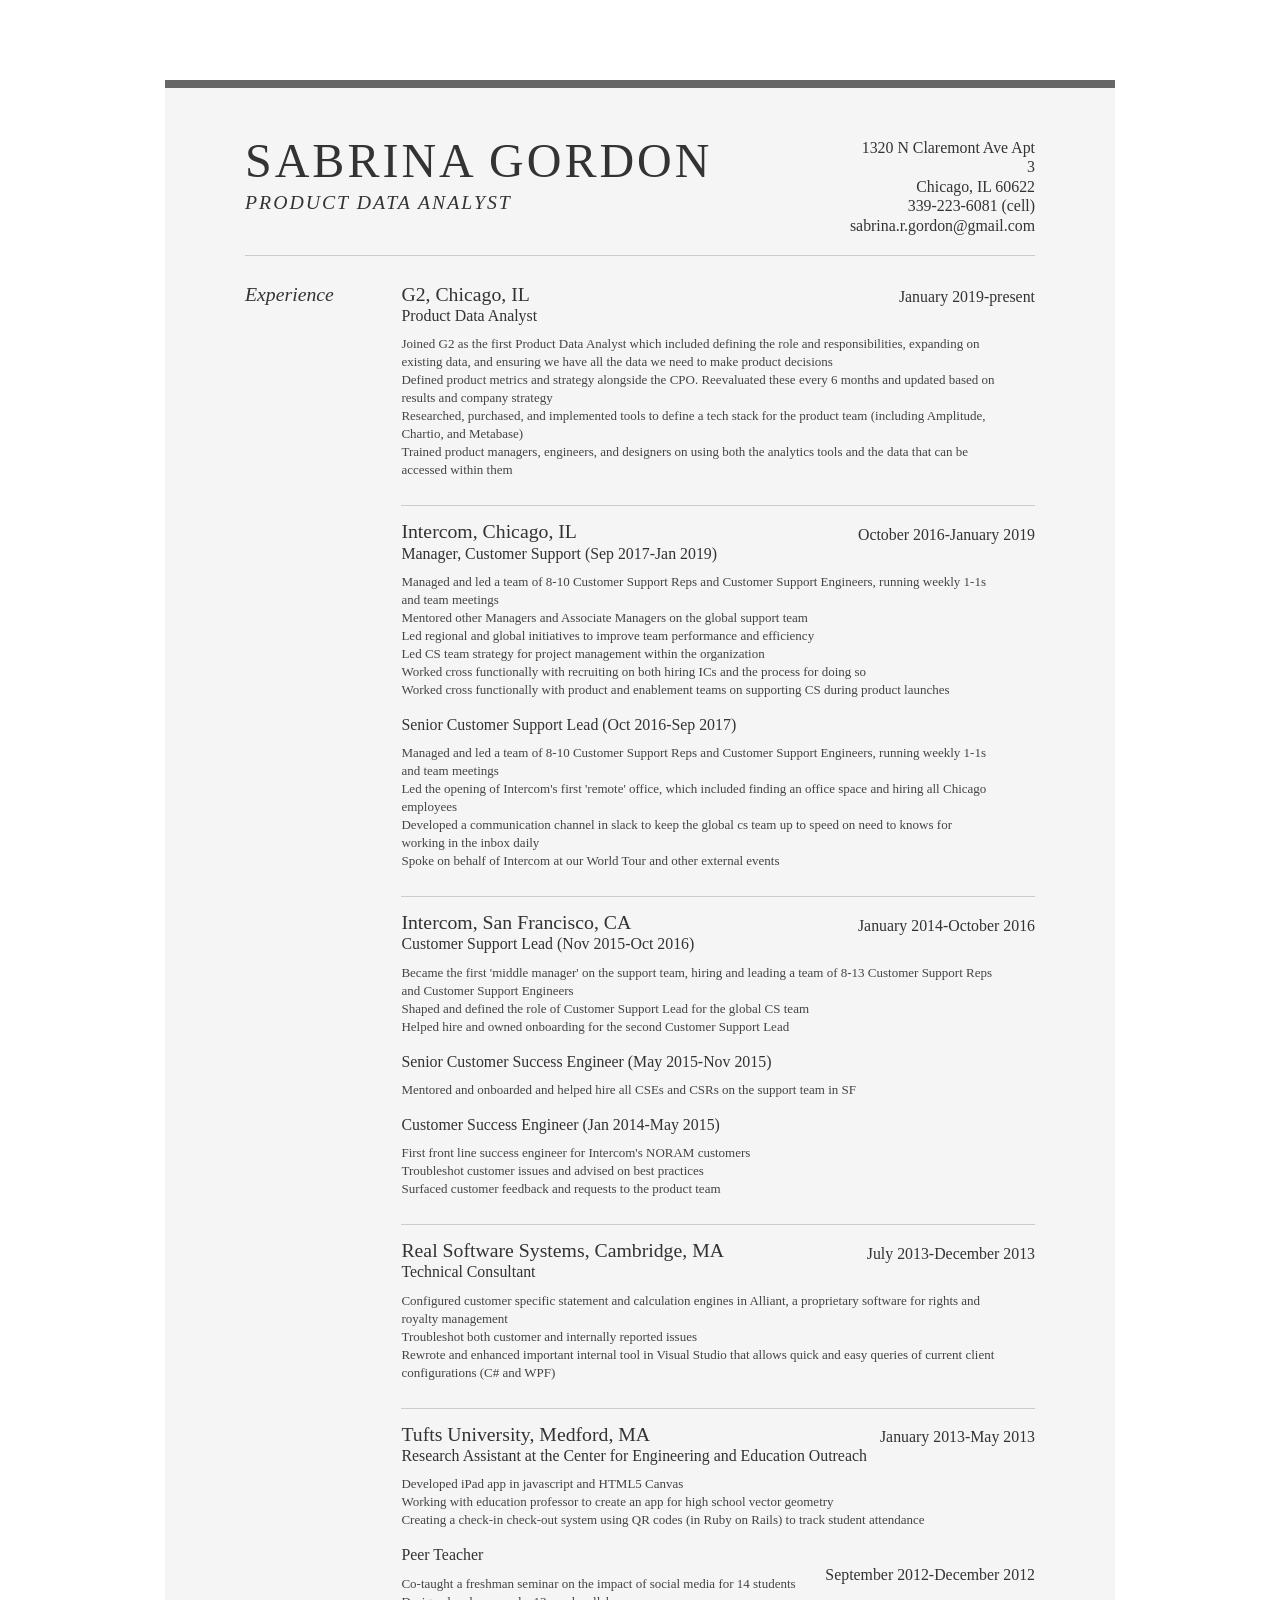
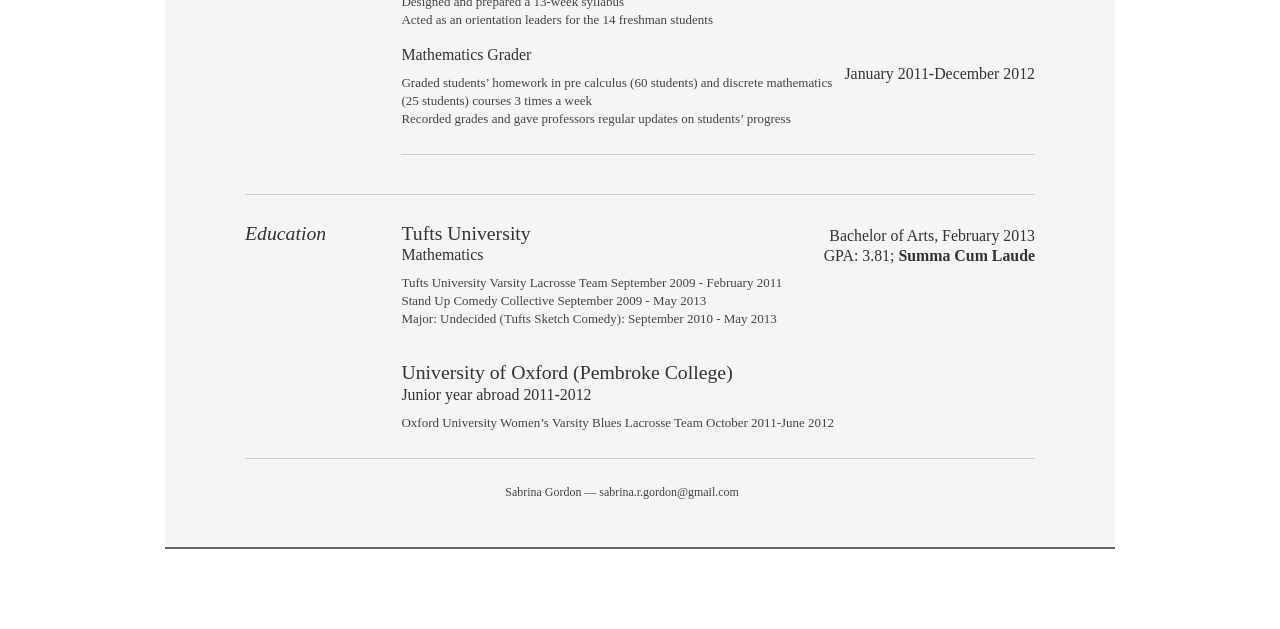
==== commit c8d52844: "Update index.html" ====
--- a/index.html
+++ b/index.html
@@ -77,13 +77,6 @@
                                     Rewrote and enhanced important internal tool in Visual Studio that allows quick and easy queries of current client configurations (C# and WPF)</p>
                             </div>
                             <div class="job">
-                                <h2>The Matic Inc, San Francisco, CA</h2>
-                                <h3>Freelance Developer</h3>
-                                <h4>May 2013-July 2013</h4>
-                                <p> Worked on initial development for a project with UC Hastings <br> 
-                                    Wrote javascript code to make a prototype of a calculation tool to encourage universities to implement family friendly policies </p>
-                            </div>
-                            <div class="job">
                                 <h2>Tufts University, Medford, MA</h2>
                                 <h3>Research Assistant at the Center for Engineering and Education Outreach</h3>
                                 <h4>January 2013-May 2013</h4>
@@ -99,22 +92,6 @@
                             	<h5>January 2011-December 2012</h5>
                             	<p>Graded students’ homework in pre calculus (60 students) and discrete mathematics (25 students) courses 3 times a week<br>
 									Recorded grades and gave professors regular updates on students’ progress</p>
-                            </div>
-                            <div class="job">
-                                <h2>MIT Lincoln Laboratory, Lexington, MA</h2>
-                                <h3>Group 31 Systems and Architecture Summer Intern</h3>
-                                <h4>June 2012-August 2012</h4>
-                                <p> Simulated ballistic missile defense in MATLAB; Analyzed results of simulations (read: rocket scientist)<br> 
-                                	Wrote two reports and presented final progress to entire group </p>
-                            </div>
-                            <div class="job last">
-                                <h2>Research in Industrial Projects for Students (RIPS)<br> at the Institute for Pure and Applied Mathematics (IPAM),<br> Los Angeles, CA</h2>
-                                <h3>Project Manager</h3>
-                                <h4>June 2011-August 2011</h4>
-                                <p>Chosen to participate in a highly competitive summer program<br>
-									Worked with Areté Associates on a summer project entitled Automatic Camera Geo-Location from Solar Shadows; Developed geo-location algorithm software in MATLAB<br>
-									Wrote a formal final report and gave two final presentations, one to IPAM and one to Areté <br>
-									Presented a poster of our research at the Joint Math Meetings in Boston, Jan 2012</p>
                             </div>
                         </div>
                     </div>
